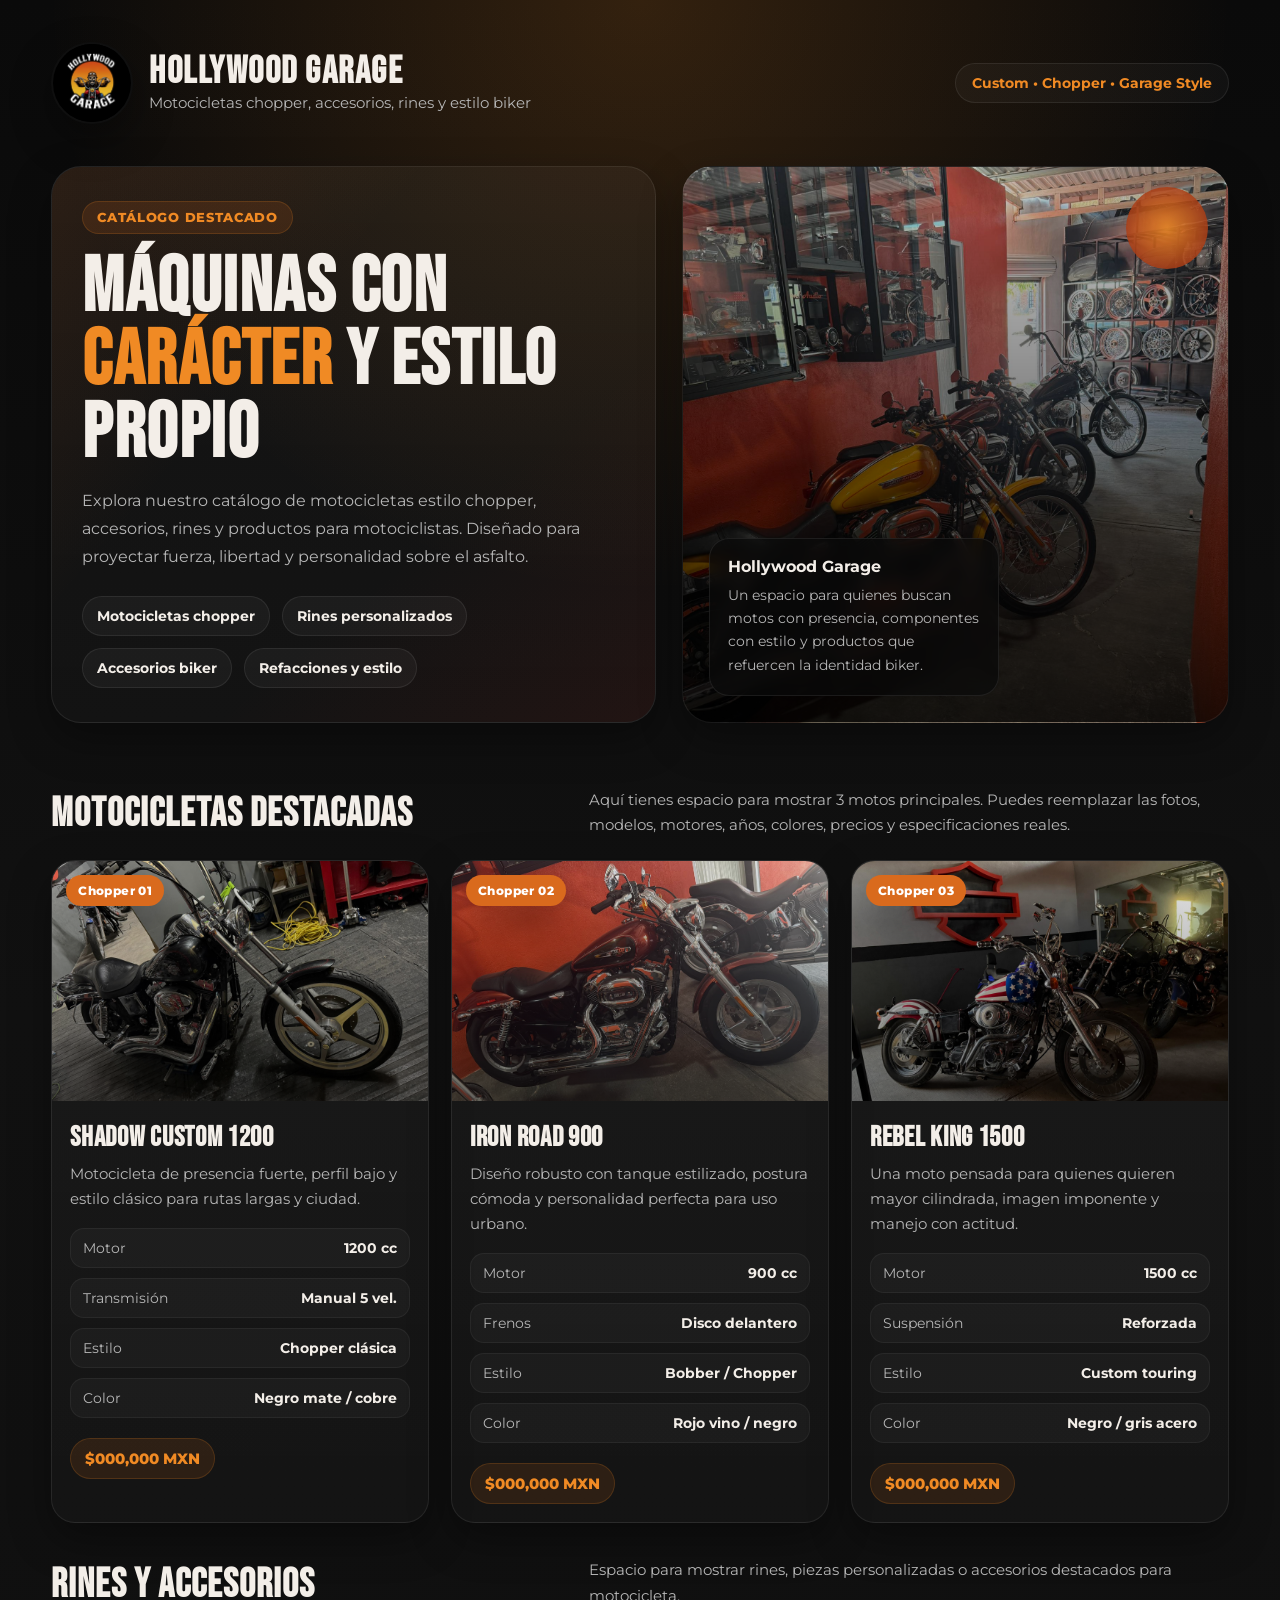
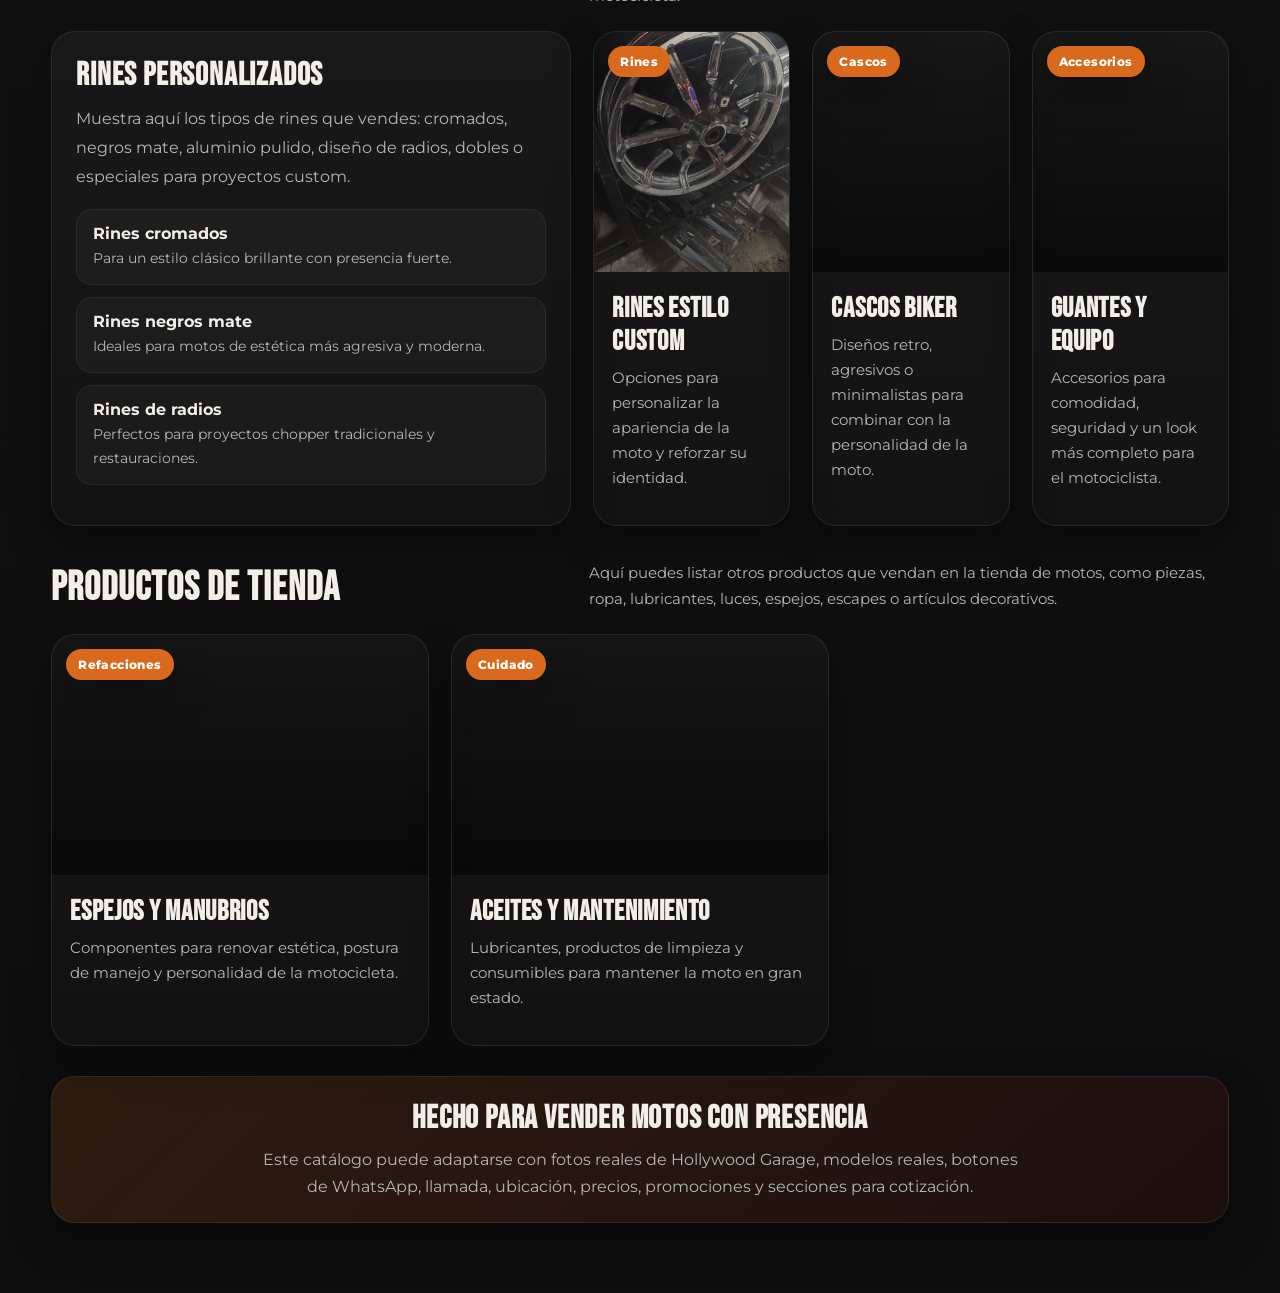
==== hollywood-garage/index.html @ c17b0dcf "hollywood garage" ====
<!DOCTYPE html>
<html lang="es">
<head>
  <meta charset="UTF-8" />
  <meta name="viewport" content="width=device-width, initial-scale=1.0" />
  <title>Hollywood Garage | Catálogo Web</title>

  <link rel="preconnect" href="https://fonts.googleapis.com">
  <link rel="preconnect" href="https://fonts.gstatic.com" crossorigin>
  <link href="https://fonts.googleapis.com/css2?family=Bebas+Neue&family=Montserrat:wght@400;500;600;700;800&display=swap" rel="stylesheet">

  <style>
    * {
      margin: 0;
      padding: 0;
      box-sizing: border-box;
    }

    :root {
      --black: #0b0b0b;
      --black-2: #141414;
      --black-3: #1c1c1c;
      --orange: #d96a1d;
      --orange-2: #f08a24;
      --red-dark: #8e1f12;
      --cream: #f3eee8;
      --gray: #b6b6b6;
      --gray-2: #7d7d7d;
      --line: rgba(255,255,255,0.08);
      --shadow: 0 16px 40px rgba(0,0,0,0.35);
      --radius: 24px;
    }

    body {
      font-family: 'Montserrat', sans-serif;
      background:
        radial-gradient(circle at top, rgba(240,138,36,0.18), transparent 20%),
        linear-gradient(180deg, #0a0a0a, #111111 35%, #0d0d0d 100%);
      color: var(--cream);
      min-height: 100vh;
    }

    a {
      text-decoration: none;
      color: inherit;
    }

    .container {
      width: min(1180px, 92%);
      margin: auto;
    }

    .hero {
      padding: 28px 0 40px;
    }

    .topbar {
      display: flex;
      justify-content: space-between;
      align-items: center;
      gap: 18px;
      margin-bottom: 28px;
      padding: 14px 0;
    }

    .brand {
      display: flex;
      align-items: center;
      gap: 16px;
    }

    .brand img {
      width: 82px;
      height: 82px;
      object-fit: contain;
      border-radius: 50%;
      background: #000;
      box-shadow: var(--shadow);
      border: 2px solid rgba(255,255,255,0.06);
    }

    .brand-text h1 {
      font-family: 'Bebas Neue', sans-serif;
      font-size: 2.4rem;
      letter-spacing: 1.5px;
      line-height: 0.95;
      color: var(--cream);
    }

    .brand-text p {
      color: var(--gray);
      font-size: 0.92rem;
      margin-top: 4px;
    }

    .tagline {
      font-size: 0.9rem;
      font-weight: 700;
      padding: 10px 16px;
      border: 1px solid var(--line);
      background: rgba(255,255,255,0.03);
      border-radius: 999px;
      color: var(--orange-2);
    }

    .hero-box {
      display: grid;
      grid-template-columns: 1.05fr 0.95fr;
      gap: 26px;
      align-items: stretch;
    }

    .hero-copy,
    .hero-image {
      background: linear-gradient(180deg, rgba(255,255,255,0.04), rgba(255,255,255,0.02));
      border: 1px solid var(--line);
      border-radius: 30px;
      box-shadow: var(--shadow);
      overflow: hidden;
    }

    .hero-copy {
      padding: 34px 30px;
      display: flex;
      flex-direction: column;
      justify-content: center;
      min-height: 440px;
      position: relative;
    }

    .hero-copy::before {
      content: "";
      position: absolute;
      inset: 0;
      background:
        linear-gradient(130deg, rgba(217,106,29,0.12), transparent 35%),
        linear-gradient(320deg, rgba(142,31,18,0.12), transparent 35%);
      pointer-events: none;
    }

    .hero-copy > * {
      position: relative;
      z-index: 1;
    }

    .eyebrow {
      display: inline-block;
      width: fit-content;
      padding: 8px 14px;
      border-radius: 999px;
      background: rgba(217,106,29,0.14);
      color: var(--orange-2);
      font-size: 0.8rem;
      font-weight: 800;
      letter-spacing: 0.7px;
      margin-bottom: 18px;
      border: 1px solid rgba(240,138,36,0.18);
    }

    .hero-copy h2 {
      font-family: 'Bebas Neue', sans-serif;
      font-size: clamp(2.5rem, 6vw, 5rem);
      line-height: 0.95;
      letter-spacing: 1.5px;
      margin-bottom: 16px;
      color: var(--cream);
    }

    .hero-copy h2 span {
      color: var(--orange-2);
    }

    .hero-copy p {
      color: var(--gray);
      line-height: 1.8;
      max-width: 580px;
      margin-bottom: 24px;
      font-size: 0.98rem;
    }

    .hero-badges {
      display: flex;
      flex-wrap: wrap;
      gap: 12px;
    }

    .hero-badges span {
      padding: 10px 14px;
      border-radius: 999px;
      background: rgba(255,255,255,0.04);
      border: 1px solid var(--line);
      font-size: 0.88rem;
      font-weight: 700;
      color: var(--cream);
    }

    .hero-image {
      min-height: 440px;
      background:
        linear-gradient(to top, rgba(0,0,0,0.85), rgba(0,0,0,0.2)),
        url('local.jpg') center/cover no-repeat;
      display: flex;
      align-items: end;
      padding: 26px;
      position: relative;
    }

    .hero-image::after {
      content: "";
      position: absolute;
      top: 20px;
      right: 20px;
      width: 82px;
      height: 82px;
      border-radius: 50%;
      background: radial-gradient(circle, var(--orange-2), var(--red-dark));
      opacity: 0.85;
      filter: blur(0.5px);
    }

    .hero-card {
      position: relative;
      z-index: 1;
      background: rgba(10,10,10,0.7);
      border: 1px solid rgba(255,255,255,0.08);
      backdrop-filter: blur(8px);
      border-radius: 20px;
      padding: 18px;
      max-width: 290px;
    }

    .hero-card strong {
      display: block;
      font-size: 1rem;
      margin-bottom: 8px;
      color: var(--cream);
    }

    .hero-card p {
      color: var(--gray);
      font-size: 0.9rem;
      line-height: 1.6;
    }

    section {
      padding: 24px 0 10px;
    }

    .section-head {
      display: flex;
      justify-content: space-between;
      align-items: end;
      gap: 20px;
      margin-bottom: 22px;
    }

    .section-head h3 {
      font-family: 'Bebas Neue', sans-serif;
      font-size: 2.5rem;
      letter-spacing: 1px;
      color: var(--cream);
    }

    .section-head p {
      color: var(--gray);
      max-width: 640px;
      line-height: 1.7;
      font-size: 0.95rem;
    }

    .bike-grid,
    .products-grid {
      display: grid;
      gap: 22px;
    }

    .bike-grid {
      grid-template-columns: repeat(3, 1fr);
    }

    .products-grid {
      grid-template-columns: repeat(3, 1fr);
    }

    .bike-card,
    .product-card,
    .info-box {
      background: linear-gradient(180deg, rgba(255,255,255,0.04), rgba(255,255,255,0.02));
      border: 1px solid var(--line);
      border-radius: var(--radius);
      overflow: hidden;
      box-shadow: var(--shadow);
    }

    .bike-image,
    .product-image {
      height: 240px;
      background-size: cover;
      background-position: center;
      position: relative;
    }

    .bike-image::after,
    .product-image::after {
      content: "";
      position: absolute;
      inset: 0;
      background: linear-gradient(to top, rgba(0,0,0,0.55), rgba(0,0,0,0.08));
    }

    .badge {
      position: absolute;
      top: 14px;
      left: 14px;
      z-index: 1;
      background: var(--orange);
      color: #fff;
      padding: 8px 12px;
      border-radius: 999px;
      font-size: 0.76rem;
      font-weight: 800;
      letter-spacing: 0.4px;
      box-shadow: var(--shadow);
    }

    .bike-body,
    .product-body {
      padding: 20px 18px 18px;
    }

    .bike-body h4,
    .product-body h4 {
      font-family: 'Bebas Neue', sans-serif;
      font-size: 1.75rem;
      letter-spacing: 0.7px;
      margin-bottom: 8px;
      color: var(--cream);
    }

    .bike-body p,
    .product-body p {
      color: var(--gray);
      line-height: 1.7;
      font-size: 0.92rem;
      margin-bottom: 16px;
    }

    .specs {
      display: grid;
      gap: 10px;
      margin-bottom: 16px;
    }

    .spec {
      display: flex;
      justify-content: space-between;
      gap: 10px;
      padding: 10px 12px;
      border-radius: 14px;
      background: rgba(255,255,255,0.03);
      border: 1px solid rgba(255,255,255,0.05);
      font-size: 0.9rem;
    }

    .spec span:first-child {
      color: var(--gray);
    }

    .spec span:last-child {
      color: var(--cream);
      font-weight: 700;
      text-align: right;
    }

    .price {
      display: inline-block;
      margin-top: 4px;
      padding: 10px 14px;
      border-radius: 999px;
      background: rgba(217,106,29,0.13);
      border: 1px solid rgba(240,138,36,0.18);
      color: var(--orange-2);
      font-weight: 800;
      font-size: 0.95rem;
    }

    .split-section {
      display: grid;
      grid-template-columns: 0.9fr 1.1fr;
      gap: 22px;
      margin-top: 8px;
    }

    .info-box {
      padding: 24px;
    }

    .info-box h4 {
      font-family: 'Bebas Neue', sans-serif;
      font-size: 2rem;
      letter-spacing: 0.8px;
      margin-bottom: 10px;
      color: var(--cream);
    }

    .info-box p {
      color: var(--gray);
      line-height: 1.8;
      margin-bottom: 18px;
    }

    .mini-list {
      display: grid;
      gap: 12px;
    }

    .mini-item {
      padding: 14px 16px;
      border-radius: 16px;
      background: rgba(255,255,255,0.03);
      border: 1px solid rgba(255,255,255,0.06);
    }

    .mini-item strong {
      display: block;
      color: var(--cream);
      margin-bottom: 4px;
    }

    .mini-item span {
      color: var(--gray);
      font-size: 0.9rem;
      line-height: 1.6;
    }

    .footer-note {
      margin: 30px 0 60px;
      padding: 22px;
      border-radius: 24px;
      background: linear-gradient(135deg, rgba(217,106,29,0.16), rgba(142,31,18,0.12));
      border: 1px solid rgba(255,255,255,0.08);
      box-shadow: var(--shadow);
      text-align: center;
    }

    .footer-note h4 {
      font-family: 'Bebas Neue', sans-serif;
      font-size: 2rem;
      letter-spacing: 0.8px;
      margin-bottom: 8px;
    }

    .footer-note p {
      color: var(--gray);
      line-height: 1.7;
      max-width: 760px;
      margin: auto;
    }

    @media (max-width: 1050px) {
      .bike-grid,
      .products-grid,
      .split-section,
      .hero-box {
        grid-template-columns: 1fr;
      }
    }

    @media (max-width: 760px) {
      .topbar {
        flex-direction: column;
        align-items: flex-start;
      }

      .section-head {
        flex-direction: column;
        align-items: flex-start;
      }

      .bike-grid,
      .products-grid {
        grid-template-columns: 1fr;
      }

      .hero-copy,
      .hero-image {
        min-height: auto;
      }

      .hero-copy {
        padding: 28px 22px;
      }

      .brand img {
        width: 66px;
        height: 66px;
      }

      .brand-text h1 {
        font-size: 2rem;
      }

      .hero-copy h2 {
        font-size: 3rem;
      }

      .bike-image,
      .product-image {
        height: 220px;
      }
    }
  </style>
</head>
<body>

  <header class="hero">
    <div class="container">

      <div class="topbar">
        <div class="brand">
          <img src="hollywood-garage-logo.jpg" alt="Hollywood Garage Logo">
          <div class="brand-text">
            <h1>Hollywood Garage</h1>
            <p>Motocicletas chopper, accesorios, rines y estilo biker</p>
          </div>
        </div>

        <div class="tagline">Custom • Chopper • Garage Style</div>
      </div>

      <div class="hero-box">
        <div class="hero-copy">
          <span class="eyebrow">CATÁLOGO DESTACADO</span>
          <h2>Máquinas con <span>carácter</span> y estilo propio</h2>
          <p>
            Explora nuestro catálogo de motocicletas estilo chopper, accesorios, rines y productos
            para motociclistas. Diseñado para proyectar fuerza, libertad y personalidad sobre el asfalto.
          </p>

          <div class="hero-badges">
            <span>Motocicletas chopper</span>
            <span>Rines personalizados</span>
            <span>Accesorios biker</span>
            <span>Refacciones y estilo</span>
          </div>
        </div>

        <div class="hero-image">
          <div class="hero-card">
            <strong>Hollywood Garage</strong>
            <p>
              Un espacio para quienes buscan motos con presencia, componentes con estilo
              y productos que refuercen la identidad biker.
            </p>
          </div>
        </div>
      </div>

    </div>
  </header>

  <section>
    <div class="container">
      <div class="section-head">
        <div>
          <h3>Motocicletas destacadas</h3>
        </div>
        <p>
          Aquí tienes espacio para mostrar 3 motos principales. Puedes reemplazar las fotos,
          modelos, motores, años, colores, precios y especificaciones reales.
        </p>
      </div>

      <div class="bike-grid">
        <article class="bike-card">
          <div class="bike-image" style="background-image: url(chopper1.jpg)">
            <span class="badge">Chopper 01</span>
          </div>
          <div class="bike-body">
            <h4>Shadow Custom 1200</h4>
            <p>Motocicleta de presencia fuerte, perfil bajo y estilo clásico para rutas largas y ciudad.</p>

            <div class="specs">
              <div class="spec"><span>Motor</span><span>1200 cc</span></div>
              <div class="spec"><span>Transmisión</span><span>Manual 5 vel.</span></div>
              <div class="spec"><span>Estilo</span><span>Chopper clásica</span></div>
              <div class="spec"><span>Color</span><span>Negro mate / cobre</span></div>
            </div>

            <span class="price">$000,000 MXN</span>
          </div>
        </article>

        <article class="bike-card">
          <div class="bike-image" style="background-image: url('chopper2.jpg');">
            <span class="badge">Chopper 02</span>
          </div>
          <div class="bike-body">
            <h4>Iron Road 900</h4>
            <p>Diseño robusto con tanque estilizado, postura cómoda y personalidad perfecta para uso urbano.</p>

            <div class="specs">
              <div class="spec"><span>Motor</span><span>900 cc</span></div>
              <div class="spec"><span>Frenos</span><span>Disco delantero</span></div>
              <div class="spec"><span>Estilo</span><span>Bobber / Chopper</span></div>
              <div class="spec"><span>Color</span><span>Rojo vino / negro</span></div>
            </div>

            <span class="price">$000,000 MXN</span>
          </div>
        </article>

        <article class="bike-card">
          <div class="bike-image" style="background-image: url('chopper3.jpg');">
            <span class="badge">Chopper 03</span>
          </div>
          <div class="bike-body">
            <h4>Rebel King 1500</h4>
            <p>Una moto pensada para quienes quieren mayor cilindrada, imagen imponente y manejo con actitud.</p>

            <div class="specs">
              <div class="spec"><span>Motor</span><span>1500 cc</span></div>
              <div class="spec"><span>Suspensión</span><span>Reforzada</span></div>
              <div class="spec"><span>Estilo</span><span>Custom touring</span></div>
              <div class="spec"><span>Color</span><span>Negro / gris acero</span></div>
            </div>

            <span class="price">$000,000 MXN</span>
          </div>
        </article>
      </div>
    </div>
  </section>

  <section>
    <div class="container">
      <div class="section-head">
        <div>
          <h3>Rines y accesorios</h3>
        </div>
        <p>
          Espacio para mostrar rines, piezas personalizadas o accesorios destacados para motocicleta.
        </p>
      </div>

      <div class="split-section">
        <div class="info-box">
          <h4>Rines personalizados</h4>
          <p>
            Muestra aquí los tipos de rines que vendes: cromados, negros mate, aluminio pulido,
            diseño de radios, dobles o especiales para proyectos custom.
          </p>

          <div class="mini-list">
            <div class="mini-item">
              <strong>Rines cromados</strong>
              <span>Para un estilo clásico brillante con presencia fuerte.</span>
            </div>

            <div class="mini-item">
              <strong>Rines negros mate</strong>
              <span>Ideales para motos de estética más agresiva y moderna.</span>
            </div>

            <div class="mini-item">
              <strong>Rines de radios</strong>
              <span>Perfectos para proyectos chopper tradicionales y restauraciones.</span>
            </div>
          </div>
        </div>

        <div class="products-grid">
          <article class="product-card">
            <div class="product-image" style="background-image: url('rin.jpg');">
              <span class="badge">Rines</span>
            </div>
            <div class="product-body">
              <h4>Rines estilo custom</h4>
              <p>Opciones para personalizar la apariencia de la moto y reforzar su identidad.</p>
            </div>
          </article>

          <article class="product-card">
            <div class="product-image" style="background-image: url('https://http2.mlstatic.com/D_Q_NP_2X_851755-CBT100684365944_122025-P-casco-para-motocross-certificado-dot-con-gogles-y-regalos.webp');">
              <span class="badge">Cascos</span>
            </div>
            <div class="product-body">
              <h4>Cascos biker</h4>
              <p>Diseños retro, agresivos o minimalistas para combinar con la personalidad de la moto.</p>
            </div>
          </article>

          <article class="product-card">
            <div class="product-image" style="background-image: url('https://images.unsplash.com/photo-1608354580875-30bd4168b351?auto=format&fit=crop&w=1200&q=80');">
              <span class="badge">Accesorios</span>
            </div>
            <div class="product-body">
              <h4>Guantes y equipo</h4>
              <p>Accesorios para comodidad, seguridad y un look más completo para el motociclista.</p>
            </div>
          </article>
        </div>
      </div>
    </div>
  </section>

  <section>
    <div class="container">
      <div class="section-head">
        <div>
          <h3>Productos de tienda</h3>
        </div>
        <p>
          Aquí puedes listar otros productos que vendan en la tienda de motos, como piezas,
          ropa, lubricantes, luces, espejos, escapes o artículos decorativos.
        </p>
      </div>

      <div class="products-grid">
        <article class="product-card">
          <div class="product-image" style="background-image: url('https://img.freepik.com/foto-gratis/mujer-senior-alto-angulo-motocicleta_23-2150909375.jpg?semt=ais_hybrid&w=740&q=80');">
            <span class="badge">Refacciones</span>
          </div>
          <div class="product-body">
            <h4>Espejos y manubrios</h4>
            <p>Componentes para renovar estética, postura de manejo y personalidad de la motocicleta.</p>
          </div>
        </article>

        <article class="product-card">
          <div class="product-image" style="background-image: url('https://www.bardahl.com.mx/wp-content/uploads/2016/10/Cambia-Aceite-Motocicleta.jpg');">
            <span class="badge">Cuidado</span>
          </div>
          <div class="product-body">
            <h4>Aceites y mantenimiento</h4>
            <p>Lubricantes, productos de limpieza y consumibles para mantener la moto en gran estado.</p>
          </div>
        </article>
      </div>

      <div class="footer-note">
        <h4>Hecho para vender motos con presencia</h4>
        <p>
          Este catálogo puede adaptarse con fotos reales de Hollywood Garage, modelos reales,
          botones de WhatsApp, llamada, ubicación, precios, promociones y secciones para cotización.
        </p>
      </div>
    </div>
  </section>

</body>
</html>
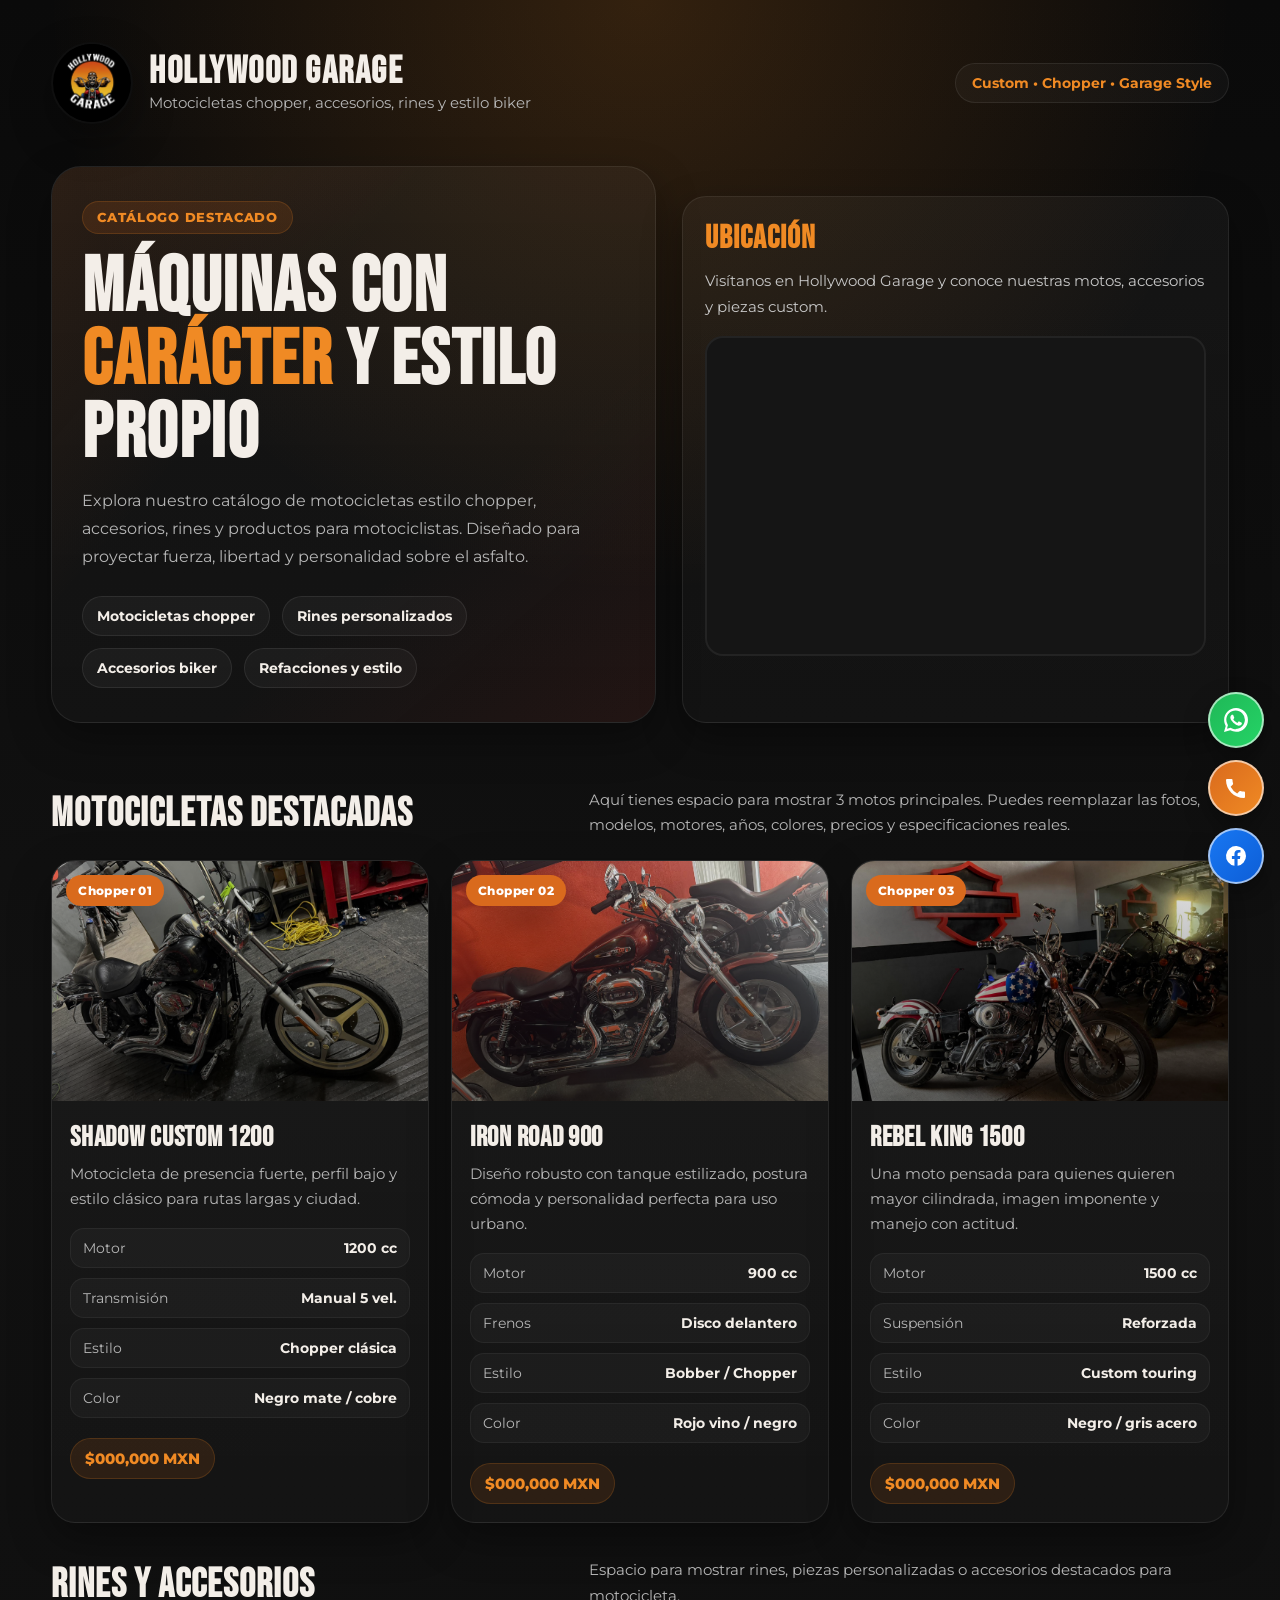
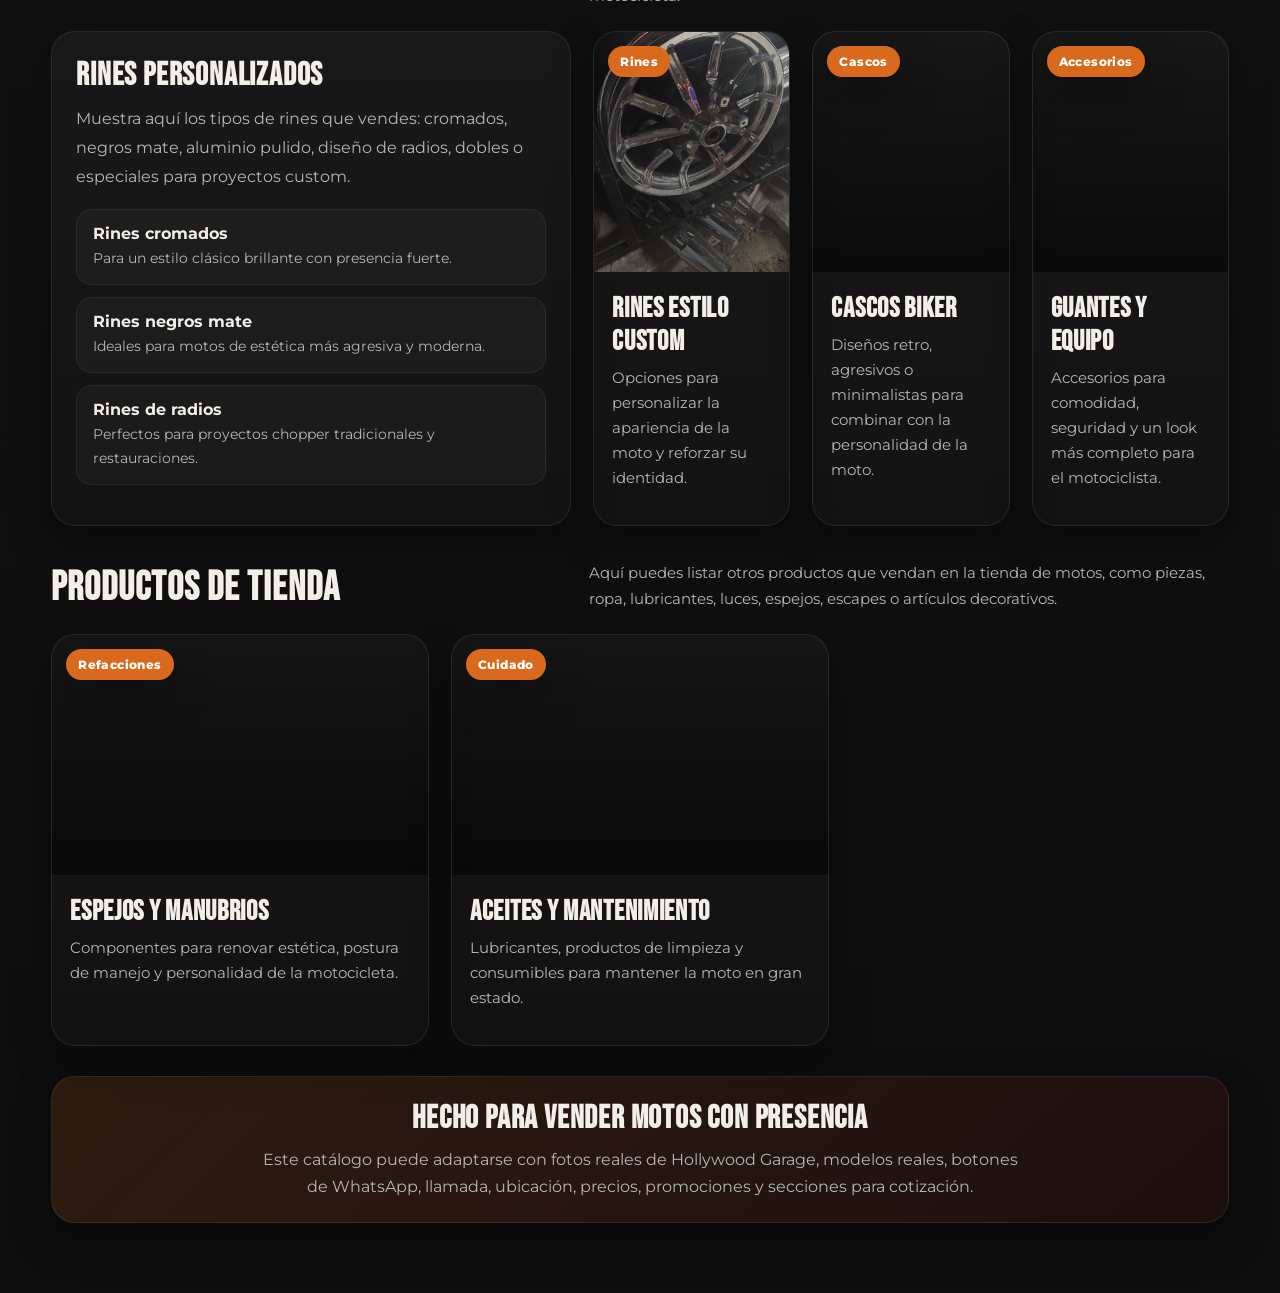
==== commit e527e85e: "feat: map and icons added to hollywood garage" ====
--- a/hollywood-garage/index.html
+++ b/hollywood-garage/index.html
@@ -1,752 +1,910 @@
 <!DOCTYPE html>
 <html lang="es">
+
 <head>
-  <meta charset="UTF-8" />
-  <meta name="viewport" content="width=device-width, initial-scale=1.0" />
-  <title>Hollywood Garage | Catálogo Web</title>
-
-  <link rel="preconnect" href="https://fonts.googleapis.com">
-  <link rel="preconnect" href="https://fonts.gstatic.com" crossorigin>
-  <link href="https://fonts.googleapis.com/css2?family=Bebas+Neue&family=Montserrat:wght@400;500;600;700;800&display=swap" rel="stylesheet">
-
-  <style>
-    * {
-      margin: 0;
-      padding: 0;
-      box-sizing: border-box;
-    }
-
-    :root {
-      --black: #0b0b0b;
-      --black-2: #141414;
-      --black-3: #1c1c1c;
-      --orange: #d96a1d;
-      --orange-2: #f08a24;
-      --red-dark: #8e1f12;
-      --cream: #f3eee8;
-      --gray: #b6b6b6;
-      --gray-2: #7d7d7d;
-      --line: rgba(255,255,255,0.08);
-      --shadow: 0 16px 40px rgba(0,0,0,0.35);
-      --radius: 24px;
-    }
-
-    body {
-      font-family: 'Montserrat', sans-serif;
-      background:
-        radial-gradient(circle at top, rgba(240,138,36,0.18), transparent 20%),
-        linear-gradient(180deg, #0a0a0a, #111111 35%, #0d0d0d 100%);
-      color: var(--cream);
-      min-height: 100vh;
-    }
-
-    a {
-      text-decoration: none;
-      color: inherit;
-    }
-
-    .container {
-      width: min(1180px, 92%);
-      margin: auto;
-    }
-
-    .hero {
-      padding: 28px 0 40px;
-    }
-
-    .topbar {
-      display: flex;
-      justify-content: space-between;
-      align-items: center;
-      gap: 18px;
-      margin-bottom: 28px;
-      padding: 14px 0;
-    }
-
-    .brand {
-      display: flex;
-      align-items: center;
-      gap: 16px;
-    }
-
-    .brand img {
-      width: 82px;
-      height: 82px;
-      object-fit: contain;
-      border-radius: 50%;
-      background: #000;
-      box-shadow: var(--shadow);
-      border: 2px solid rgba(255,255,255,0.06);
-    }
-
-    .brand-text h1 {
-      font-family: 'Bebas Neue', sans-serif;
-      font-size: 2.4rem;
-      letter-spacing: 1.5px;
-      line-height: 0.95;
-      color: var(--cream);
-    }
-
-    .brand-text p {
-      color: var(--gray);
-      font-size: 0.92rem;
-      margin-top: 4px;
-    }
-
-    .tagline {
-      font-size: 0.9rem;
-      font-weight: 700;
-      padding: 10px 16px;
-      border: 1px solid var(--line);
-      background: rgba(255,255,255,0.03);
-      border-radius: 999px;
-      color: var(--orange-2);
-    }
-
-    .hero-box {
-      display: grid;
-      grid-template-columns: 1.05fr 0.95fr;
-      gap: 26px;
-      align-items: stretch;
-    }
-
-    .hero-copy,
-    .hero-image {
-      background: linear-gradient(180deg, rgba(255,255,255,0.04), rgba(255,255,255,0.02));
-      border: 1px solid var(--line);
-      border-radius: 30px;
-      box-shadow: var(--shadow);
-      overflow: hidden;
-    }
-
-    .hero-copy {
-      padding: 34px 30px;
-      display: flex;
-      flex-direction: column;
-      justify-content: center;
-      min-height: 440px;
-      position: relative;
-    }
-
-    .hero-copy::before {
-      content: "";
-      position: absolute;
-      inset: 0;
-      background:
-        linear-gradient(130deg, rgba(217,106,29,0.12), transparent 35%),
-        linear-gradient(320deg, rgba(142,31,18,0.12), transparent 35%);
-      pointer-events: none;
-    }
-
-    .hero-copy > * {
-      position: relative;
-      z-index: 1;
-    }
-
-    .eyebrow {
-      display: inline-block;
-      width: fit-content;
-      padding: 8px 14px;
-      border-radius: 999px;
-      background: rgba(217,106,29,0.14);
-      color: var(--orange-2);
-      font-size: 0.8rem;
-      font-weight: 800;
-      letter-spacing: 0.7px;
-      margin-bottom: 18px;
-      border: 1px solid rgba(240,138,36,0.18);
-    }
-
-    .hero-copy h2 {
-      font-family: 'Bebas Neue', sans-serif;
-      font-size: clamp(2.5rem, 6vw, 5rem);
-      line-height: 0.95;
-      letter-spacing: 1.5px;
-      margin-bottom: 16px;
-      color: var(--cream);
-    }
-
-    .hero-copy h2 span {
-      color: var(--orange-2);
-    }
-
-    .hero-copy p {
-      color: var(--gray);
-      line-height: 1.8;
-      max-width: 580px;
-      margin-bottom: 24px;
-      font-size: 0.98rem;
-    }
-
-    .hero-badges {
-      display: flex;
-      flex-wrap: wrap;
-      gap: 12px;
-    }
-
-    .hero-badges span {
-      padding: 10px 14px;
-      border-radius: 999px;
-      background: rgba(255,255,255,0.04);
-      border: 1px solid var(--line);
-      font-size: 0.88rem;
-      font-weight: 700;
-      color: var(--cream);
-    }
-
-    .hero-image {
-      min-height: 440px;
-      background:
-        linear-gradient(to top, rgba(0,0,0,0.85), rgba(0,0,0,0.2)),
-        url('local.jpg') center/cover no-repeat;
-      display: flex;
-      align-items: end;
-      padding: 26px;
-      position: relative;
-    }
-
-    .hero-image::after {
-      content: "";
-      position: absolute;
-      top: 20px;
-      right: 20px;
-      width: 82px;
-      height: 82px;
-      border-radius: 50%;
-      background: radial-gradient(circle, var(--orange-2), var(--red-dark));
-      opacity: 0.85;
-      filter: blur(0.5px);
-    }
-
-    .hero-card {
-      position: relative;
-      z-index: 1;
-      background: rgba(10,10,10,0.7);
-      border: 1px solid rgba(255,255,255,0.08);
-      backdrop-filter: blur(8px);
-      border-radius: 20px;
-      padding: 18px;
-      max-width: 290px;
-    }
-
-    .hero-card strong {
-      display: block;
-      font-size: 1rem;
-      margin-bottom: 8px;
-      color: var(--cream);
-    }
-
-    .hero-card p {
-      color: var(--gray);
-      font-size: 0.9rem;
-      line-height: 1.6;
-    }
-
-    section {
-      padding: 24px 0 10px;
-    }
-
-    .section-head {
-      display: flex;
-      justify-content: space-between;
-      align-items: end;
-      gap: 20px;
-      margin-bottom: 22px;
-    }
-
-    .section-head h3 {
-      font-family: 'Bebas Neue', sans-serif;
-      font-size: 2.5rem;
-      letter-spacing: 1px;
-      color: var(--cream);
-    }
-
-    .section-head p {
-      color: var(--gray);
-      max-width: 640px;
-      line-height: 1.7;
-      font-size: 0.95rem;
-    }
-
-    .bike-grid,
-    .products-grid {
-      display: grid;
-      gap: 22px;
-    }
-
-    .bike-grid {
-      grid-template-columns: repeat(3, 1fr);
-    }
-
-    .products-grid {
-      grid-template-columns: repeat(3, 1fr);
-    }
-
-    .bike-card,
-    .product-card,
-    .info-box {
-      background: linear-gradient(180deg, rgba(255,255,255,0.04), rgba(255,255,255,0.02));
-      border: 1px solid var(--line);
-      border-radius: var(--radius);
-      overflow: hidden;
-      box-shadow: var(--shadow);
-    }
-
-    .bike-image,
-    .product-image {
-      height: 240px;
-      background-size: cover;
-      background-position: center;
-      position: relative;
-    }
-
-    .bike-image::after,
-    .product-image::after {
-      content: "";
-      position: absolute;
-      inset: 0;
-      background: linear-gradient(to top, rgba(0,0,0,0.55), rgba(0,0,0,0.08));
-    }
-
-    .badge {
-      position: absolute;
-      top: 14px;
-      left: 14px;
-      z-index: 1;
-      background: var(--orange);
-      color: #fff;
-      padding: 8px 12px;
-      border-radius: 999px;
-      font-size: 0.76rem;
-      font-weight: 800;
-      letter-spacing: 0.4px;
-      box-shadow: var(--shadow);
-    }
-
-    .bike-body,
-    .product-body {
-      padding: 20px 18px 18px;
-    }
-
-    .bike-body h4,
-    .product-body h4 {
-      font-family: 'Bebas Neue', sans-serif;
-      font-size: 1.75rem;
-      letter-spacing: 0.7px;
-      margin-bottom: 8px;
-      color: var(--cream);
-    }
-
-    .bike-body p,
-    .product-body p {
-      color: var(--gray);
-      line-height: 1.7;
-      font-size: 0.92rem;
-      margin-bottom: 16px;
-    }
-
-    .specs {
-      display: grid;
-      gap: 10px;
-      margin-bottom: 16px;
-    }
-
-    .spec {
-      display: flex;
-      justify-content: space-between;
-      gap: 10px;
-      padding: 10px 12px;
-      border-radius: 14px;
-      background: rgba(255,255,255,0.03);
-      border: 1px solid rgba(255,255,255,0.05);
-      font-size: 0.9rem;
-    }
-
-    .spec span:first-child {
-      color: var(--gray);
-    }
-
-    .spec span:last-child {
-      color: var(--cream);
-      font-weight: 700;
-      text-align: right;
-    }
-
-    .price {
-      display: inline-block;
-      margin-top: 4px;
-      padding: 10px 14px;
-      border-radius: 999px;
-      background: rgba(217,106,29,0.13);
-      border: 1px solid rgba(240,138,36,0.18);
-      color: var(--orange-2);
-      font-weight: 800;
-      font-size: 0.95rem;
-    }
-
-    .split-section {
-      display: grid;
-      grid-template-columns: 0.9fr 1.1fr;
-      gap: 22px;
-      margin-top: 8px;
-    }
-
-    .info-box {
-      padding: 24px;
-    }
-
-    .info-box h4 {
-      font-family: 'Bebas Neue', sans-serif;
-      font-size: 2rem;
-      letter-spacing: 0.8px;
-      margin-bottom: 10px;
-      color: var(--cream);
-    }
-
-    .info-box p {
-      color: var(--gray);
-      line-height: 1.8;
-      margin-bottom: 18px;
-    }
-
-    .mini-list {
-      display: grid;
-      gap: 12px;
-    }
-
-    .mini-item {
-      padding: 14px 16px;
-      border-radius: 16px;
-      background: rgba(255,255,255,0.03);
-      border: 1px solid rgba(255,255,255,0.06);
-    }
-
-    .mini-item strong {
-      display: block;
-      color: var(--cream);
-      margin-bottom: 4px;
-    }
-
-    .mini-item span {
-      color: var(--gray);
-      font-size: 0.9rem;
-      line-height: 1.6;
-    }
-
-    .footer-note {
-      margin: 30px 0 60px;
-      padding: 22px;
-      border-radius: 24px;
-      background: linear-gradient(135deg, rgba(217,106,29,0.16), rgba(142,31,18,0.12));
-      border: 1px solid rgba(255,255,255,0.08);
-      box-shadow: var(--shadow);
-      text-align: center;
-    }
-
-    .footer-note h4 {
-      font-family: 'Bebas Neue', sans-serif;
-      font-size: 2rem;
-      letter-spacing: 0.8px;
-      margin-bottom: 8px;
-    }
-
-    .footer-note p {
-      color: var(--gray);
-      line-height: 1.7;
-      max-width: 760px;
-      margin: auto;
-    }
-
-    @media (max-width: 1050px) {
-      .bike-grid,
-      .products-grid,
-      .split-section,
-      .hero-box {
-        grid-template-columns: 1fr;
-      }
-    }
-
-    @media (max-width: 760px) {
-      .topbar {
-        flex-direction: column;
-        align-items: flex-start;
-      }
-
-      .section-head {
-        flex-direction: column;
-        align-items: flex-start;
-      }
-
-      .bike-grid,
-      .products-grid {
-        grid-template-columns: 1fr;
-      }
-
-      .hero-copy,
-      .hero-image {
-        min-height: auto;
-      }
-
-      .hero-copy {
-        padding: 28px 22px;
-      }
-
-      .brand img {
-        width: 66px;
-        height: 66px;
-      }
-
-      .brand-text h1 {
-        font-size: 2rem;
-      }
-
-      .hero-copy h2 {
-        font-size: 3rem;
-      }
-
-      .bike-image,
-      .product-image {
-        height: 220px;
-      }
-    }
-  </style>
+    <meta charset="UTF-8" />
+    <meta name="viewport" content="width=device-width, initial-scale=1.0" />
+    <title>Hollywood Garage | Catálogo Web</title>
+
+    <link rel="preconnect" href="https://fonts.googleapis.com">
+    <link rel="preconnect" href="https://fonts.gstatic.com" crossorigin>
+    <link
+        href="https://fonts.googleapis.com/css2?family=Bebas+Neue&family=Montserrat:wght@400;500;600;700;800&display=swap"
+        rel="stylesheet">
+
+    <style>
+        * {
+            margin: 0;
+            padding: 0;
+            box-sizing: border-box;
+        }
+
+        .floating-buttons {
+            position: fixed;
+            right: 16px;
+            bottom: 16px;
+            display: flex;
+            flex-direction: column;
+            gap: 12px;
+            z-index: 999;
+        }
+
+        .float-btn {
+            width: 56px;
+            height: 56px;
+            border-radius: 50%;
+            display: flex;
+            align-items: center;
+            justify-content: center;
+            color: #fff;
+            box-shadow: 0 10px 25px rgba(0, 0, 0, 0.35);
+            border: 2px solid rgba(255, 255, 255, 0.6);
+            transition: all 0.25s ease;
+        }
+
+        .float-btn svg {
+            width: 24px;
+            height: 24px;
+        }
+
+        .float-btn:hover {
+            transform: scale(1.1) translateY(-2px);
+        }
+
+        /* Colores biker */
+
+        .whatsapp {
+            background: linear-gradient(135deg, #1fb857, #25D366);
+        }
+
+        .phone {
+            background: linear-gradient(135deg, #d96a1d, #f08a24);
+        }
+
+        .facebook {
+            background: linear-gradient(135deg, #1877f2, #0d5ed7);
+        }
+
+        /* Mobile */
+
+        @media (max-width: 768px) {
+            .float-btn {
+                width: 50px;
+                height: 50px;
+            }
+
+            .float-btn svg {
+                width: 20px;
+                height: 20px;
+            }
+        }
+
+        .map-section {
+            margin-top: 30px;
+            background: linear-gradient(180deg, rgba(255, 255, 255, 0.04), rgba(255, 255, 255, 0.02));
+            border: 1px solid rgba(255, 255, 255, 0.08);
+            border-radius: 24px;
+            padding: 22px;
+            box-shadow: 0 16px 38px rgba(0, 0, 0, 0.38);
+        }
+
+        .map-title {
+            font-family: 'Bebas Neue', sans-serif;
+            font-size: 2rem;
+            letter-spacing: 1px;
+            text-transform: uppercase;
+            color: #f08a24;
+            margin-bottom: 10px;
+        }
+
+        .map-text {
+            color: #c7c7c7;
+            line-height: 1.7;
+            font-size: 0.95rem;
+            margin-bottom: 16px;
+        }
+
+        .map-embed {
+            width: 100%;
+            height: 320px;
+            border-radius: 18px;
+            overflow: hidden;
+            border: 2px solid rgba(255, 255, 255, 0.06);
+            background: #151515;
+        }
+
+        .map-embed iframe {
+            width: 100%;
+            height: 100%;
+            border: 0;
+            display: block;
+        }
+
+        @media (max-width: 768px) {
+            .map-section {
+                padding: 18px;
+            }
+
+            .map-title {
+                font-size: 1.7rem;
+            }
+
+            .map-embed {
+                height: 260px;
+            }
+        }
+
+        :root {
+            --black: #0b0b0b;
+            --black-2: #141414;
+            --black-3: #1c1c1c;
+            --orange: #d96a1d;
+            --orange-2: #f08a24;
+            --red-dark: #8e1f12;
+            --cream: #f3eee8;
+            --gray: #b6b6b6;
+            --gray-2: #7d7d7d;
+            --line: rgba(255, 255, 255, 0.08);
+            --shadow: 0 16px 40px rgba(0, 0, 0, 0.35);
+            --radius: 24px;
+        }
+
+        body {
+            font-family: 'Montserrat', sans-serif;
+            background:
+                radial-gradient(circle at top, rgba(240, 138, 36, 0.18), transparent 20%),
+                linear-gradient(180deg, #0a0a0a, #111111 35%, #0d0d0d 100%);
+            color: var(--cream);
+            min-height: 100vh;
+        }
+
+        a {
+            text-decoration: none;
+            color: inherit;
+        }
+
+        .container {
+            width: min(1180px, 92%);
+            margin: auto;
+        }
+
+        .hero {
+            padding: 28px 0 40px;
+        }
+
+        .topbar {
+            display: flex;
+            justify-content: space-between;
+            align-items: center;
+            gap: 18px;
+            margin-bottom: 28px;
+            padding: 14px 0;
+        }
+
+        .brand {
+            display: flex;
+            align-items: center;
+            gap: 16px;
+        }
+
+        .brand img {
+            width: 82px;
+            height: 82px;
+            object-fit: contain;
+            border-radius: 50%;
+            background: #000;
+            box-shadow: var(--shadow);
+            border: 2px solid rgba(255, 255, 255, 0.06);
+        }
+
+        .brand-text h1 {
+            font-family: 'Bebas Neue', sans-serif;
+            font-size: 2.4rem;
+            letter-spacing: 1.5px;
+            line-height: 0.95;
+            color: var(--cream);
+        }
+
+        .brand-text p {
+            color: var(--gray);
+            font-size: 0.92rem;
+            margin-top: 4px;
+        }
+
+        .tagline {
+            font-size: 0.9rem;
+            font-weight: 700;
+            padding: 10px 16px;
+            border: 1px solid var(--line);
+            background: rgba(255, 255, 255, 0.03);
+            border-radius: 999px;
+            color: var(--orange-2);
+        }
+
+        .hero-box {
+            display: grid;
+            grid-template-columns: 1.05fr 0.95fr;
+            gap: 26px;
+            align-items: stretch;
+        }
+
+        .hero-copy,
+        .hero-image {
+            background: linear-gradient(180deg, rgba(255, 255, 255, 0.04), rgba(255, 255, 255, 0.02));
+            border: 1px solid var(--line);
+            border-radius: 30px;
+            box-shadow: var(--shadow);
+            overflow: hidden;
+        }
+
+        .hero-copy {
+            padding: 34px 30px;
+            display: flex;
+            flex-direction: column;
+            justify-content: center;
+            min-height: 440px;
+            position: relative;
+        }
+
+        .hero-copy::before {
+            content: "";
+            position: absolute;
+            inset: 0;
+            background:
+                linear-gradient(130deg, rgba(217, 106, 29, 0.12), transparent 35%),
+                linear-gradient(320deg, rgba(142, 31, 18, 0.12), transparent 35%);
+            pointer-events: none;
+        }
+
+        .hero-copy>* {
+            position: relative;
+            z-index: 1;
+        }
+
+        .eyebrow {
+            display: inline-block;
+            width: fit-content;
+            padding: 8px 14px;
+            border-radius: 999px;
+            background: rgba(217, 106, 29, 0.14);
+            color: var(--orange-2);
+            font-size: 0.8rem;
+            font-weight: 800;
+            letter-spacing: 0.7px;
+            margin-bottom: 18px;
+            border: 1px solid rgba(240, 138, 36, 0.18);
+        }
+
+        .hero-copy h2 {
+            font-family: 'Bebas Neue', sans-serif;
+            font-size: clamp(2.5rem, 6vw, 5rem);
+            line-height: 0.95;
+            letter-spacing: 1.5px;
+            margin-bottom: 16px;
+            color: var(--cream);
+        }
+
+        .hero-copy h2 span {
+            color: var(--orange-2);
+        }
+
+        .hero-copy p {
+            color: var(--gray);
+            line-height: 1.8;
+            max-width: 580px;
+            margin-bottom: 24px;
+            font-size: 0.98rem;
+        }
+
+        .hero-badges {
+            display: flex;
+            flex-wrap: wrap;
+            gap: 12px;
+        }
+
+        .hero-badges span {
+            padding: 10px 14px;
+            border-radius: 999px;
+            background: rgba(255, 255, 255, 0.04);
+            border: 1px solid var(--line);
+            font-size: 0.88rem;
+            font-weight: 700;
+            color: var(--cream);
+        }
+
+        .hero-image {
+            min-height: 440px;
+            background:
+                linear-gradient(to top, rgba(0, 0, 0, 0.85), rgba(0, 0, 0, 0.2)),
+                url('local.jpg') center/cover no-repeat;
+            display: flex;
+            align-items: end;
+            padding: 26px;
+            position: relative;
+        }
+
+        .hero-image::after {
+            content: "";
+            position: absolute;
+            top: 20px;
+            right: 20px;
+            width: 82px;
+            height: 82px;
+            border-radius: 50%;
+            background: radial-gradient(circle, var(--orange-2), var(--red-dark));
+            opacity: 0.85;
+            filter: blur(0.5px);
+        }
+
+        .hero-card {
+            position: relative;
+            z-index: 1;
+            background: rgba(10, 10, 10, 0.7);
+            border: 1px solid rgba(255, 255, 255, 0.08);
+            backdrop-filter: blur(8px);
+            border-radius: 20px;
+            padding: 18px;
+            max-width: 290px;
+        }
+
+        .hero-card strong {
+            display: block;
+            font-size: 1rem;
+            margin-bottom: 8px;
+            color: var(--cream);
+        }
+
+        .hero-card p {
+            color: var(--gray);
+            font-size: 0.9rem;
+            line-height: 1.6;
+        }
+
+        section {
+            padding: 24px 0 10px;
+        }
+
+        .section-head {
+            display: flex;
+            justify-content: space-between;
+            align-items: end;
+            gap: 20px;
+            margin-bottom: 22px;
+        }
+
+        .section-head h3 {
+            font-family: 'Bebas Neue', sans-serif;
+            font-size: 2.5rem;
+            letter-spacing: 1px;
+            color: var(--cream);
+        }
+
+        .section-head p {
+            color: var(--gray);
+            max-width: 640px;
+            line-height: 1.7;
+            font-size: 0.95rem;
+        }
+
+        .bike-grid,
+        .products-grid {
+            display: grid;
+            gap: 22px;
+        }
+
+        .bike-grid {
+            grid-template-columns: repeat(3, 1fr);
+        }
+
+        .products-grid {
+            grid-template-columns: repeat(3, 1fr);
+        }
+
+        .bike-card,
+        .product-card,
+        .info-box {
+            background: linear-gradient(180deg, rgba(255, 255, 255, 0.04), rgba(255, 255, 255, 0.02));
+            border: 1px solid var(--line);
+            border-radius: var(--radius);
+            overflow: hidden;
+            box-shadow: var(--shadow);
+        }
+
+        .bike-image,
+        .product-image {
+            height: 240px;
+            background-size: cover;
+            background-position: center;
+            position: relative;
+        }
+
+        .bike-image::after,
+        .product-image::after {
+            content: "";
+            position: absolute;
+            inset: 0;
+            background: linear-gradient(to top, rgba(0, 0, 0, 0.55), rgba(0, 0, 0, 0.08));
+        }
+
+        .badge {
+            position: absolute;
+            top: 14px;
+            left: 14px;
+            z-index: 1;
+            background: var(--orange);
+            color: #fff;
+            padding: 8px 12px;
+            border-radius: 999px;
+            font-size: 0.76rem;
+            font-weight: 800;
+            letter-spacing: 0.4px;
+            box-shadow: var(--shadow);
+        }
+
+        .bike-body,
+        .product-body {
+            padding: 20px 18px 18px;
+        }
+
+        .bike-body h4,
+        .product-body h4 {
+            font-family: 'Bebas Neue', sans-serif;
+            font-size: 1.75rem;
+            letter-spacing: 0.7px;
+            margin-bottom: 8px;
+            color: var(--cream);
+        }
+
+        .bike-body p,
+        .product-body p {
+            color: var(--gray);
+            line-height: 1.7;
+            font-size: 0.92rem;
+            margin-bottom: 16px;
+        }
+
+        .specs {
+            display: grid;
+            gap: 10px;
+            margin-bottom: 16px;
+        }
+
+        .spec {
+            display: flex;
+            justify-content: space-between;
+            gap: 10px;
+            padding: 10px 12px;
+            border-radius: 14px;
+            background: rgba(255, 255, 255, 0.03);
+            border: 1px solid rgba(255, 255, 255, 0.05);
+            font-size: 0.9rem;
+        }
+
+        .spec span:first-child {
+            color: var(--gray);
+        }
+
+        .spec span:last-child {
+            color: var(--cream);
+            font-weight: 700;
+            text-align: right;
+        }
+
+        .price {
+            display: inline-block;
+            margin-top: 4px;
+            padding: 10px 14px;
+            border-radius: 999px;
+            background: rgba(217, 106, 29, 0.13);
+            border: 1px solid rgba(240, 138, 36, 0.18);
+            color: var(--orange-2);
+            font-weight: 800;
+            font-size: 0.95rem;
+        }
+
+        .split-section {
+            display: grid;
+            grid-template-columns: 0.9fr 1.1fr;
+            gap: 22px;
+            margin-top: 8px;
+        }
+
+        .info-box {
+            padding: 24px;
+        }
+
+        .info-box h4 {
+            font-family: 'Bebas Neue', sans-serif;
+            font-size: 2rem;
+            letter-spacing: 0.8px;
+            margin-bottom: 10px;
+            color: var(--cream);
+        }
+
+        .info-box p {
+            color: var(--gray);
+            line-height: 1.8;
+            margin-bottom: 18px;
+        }
+
+        .mini-list {
+            display: grid;
+            gap: 12px;
+        }
+
+        .mini-item {
+            padding: 14px 16px;
+            border-radius: 16px;
+            background: rgba(255, 255, 255, 0.03);
+            border: 1px solid rgba(255, 255, 255, 0.06);
+        }
+
+        .mini-item strong {
+            display: block;
+            color: var(--cream);
+            margin-bottom: 4px;
+        }
+
+        .mini-item span {
+            color: var(--gray);
+            font-size: 0.9rem;
+            line-height: 1.6;
+        }
+
+        .footer-note {
+            margin: 30px 0 60px;
+            padding: 22px;
+            border-radius: 24px;
+            background: linear-gradient(135deg, rgba(217, 106, 29, 0.16), rgba(142, 31, 18, 0.12));
+            border: 1px solid rgba(255, 255, 255, 0.08);
+            box-shadow: var(--shadow);
+            text-align: center;
+        }
+
+        .footer-note h4 {
+            font-family: 'Bebas Neue', sans-serif;
+            font-size: 2rem;
+            letter-spacing: 0.8px;
+            margin-bottom: 8px;
+        }
+
+        .footer-note p {
+            color: var(--gray);
+            line-height: 1.7;
+            max-width: 760px;
+            margin: auto;
+        }
+
+        @media (max-width: 1050px) {
+
+            .bike-grid,
+            .products-grid,
+            .split-section,
+            .hero-box {
+                grid-template-columns: 1fr;
+            }
+        }
+
+        @media (max-width: 760px) {
+            .topbar {
+                flex-direction: column;
+                align-items: flex-start;
+            }
+
+            .section-head {
+                flex-direction: column;
+                align-items: flex-start;
+            }
+
+            .bike-grid,
+            .products-grid {
+                grid-template-columns: 1fr;
+            }
+
+            .hero-copy,
+            .hero-image {
+                min-height: auto;
+            }
+
+            .hero-copy {
+                padding: 28px 22px;
+            }
+
+            .brand img {
+                width: 66px;
+                height: 66px;
+            }
+
+            .brand-text h1 {
+                font-size: 2rem;
+            }
+
+            .hero-copy h2 {
+                font-size: 3rem;
+            }
+
+            .bike-image,
+            .product-image {
+                height: 220px;
+            }
+        }
+    </style>
 </head>
+
 <body>
 
-  <header class="hero">
-    <div class="container">
-
-      <div class="topbar">
-        <div class="brand">
-          <img src="hollywood-garage-logo.jpg" alt="Hollywood Garage Logo">
-          <div class="brand-text">
-            <h1>Hollywood Garage</h1>
-            <p>Motocicletas chopper, accesorios, rines y estilo biker</p>
-          </div>
+    <header class="hero">
+        <div class="container">
+
+            <div class="topbar">
+                <div class="brand">
+                    <img src="hollywood-garage-logo.jpg" alt="Hollywood Garage Logo">
+                    <div class="brand-text">
+                        <h1>Hollywood Garage</h1>
+                        <p>Motocicletas chopper, accesorios, rines y estilo biker</p>
+                    </div>
+                </div>
+
+                <div class="tagline">Custom • Chopper • Garage Style</div>
+            </div>
+
+            <div class="hero-box">
+                <div class="hero-copy">
+                    <span class="eyebrow">CATÁLOGO DESTACADO</span>
+                    <h2>Máquinas con <span>carácter</span> y estilo propio</h2>
+                    <p>
+                        Explora nuestro catálogo de motocicletas estilo chopper, accesorios, rines y productos
+                        para motociclistas. Diseñado para proyectar fuerza, libertad y personalidad sobre el asfalto.
+                    </p>
+
+                    <div class="hero-badges">
+                        <span>Motocicletas chopper</span>
+                        <span>Rines personalizados</span>
+                        <span>Accesorios biker</span>
+                        <span>Refacciones y estilo</span>
+                    </div>
+                </div>
+
+                <div class="map-section" id="mapa">
+                    <h3 class="map-title">Ubicación</h3>
+                    <p class="map-text">Visítanos en Hollywood Garage y conoce nuestras motos, accesorios y piezas
+                        custom.</p>
+
+                    <div class="map-embed">
+                        <!-- Reemplaza este bloque por tu iframe real de Google Maps -->
+                        <iframe
+                            src="https://www.google.com/maps/embed?pb=!1m17!1m12!1m3!1d1851.0277821164882!2d-102.26791289757558!3d21.893936018108175!2m3!1f0!2f0!3f0!3m2!1i1024!2i768!4f13.1!3m2!1m1!2zMjHCsDUzJzM3LjUiTiAxMDLCsDE2JzA0LjciVw!5e0!3m2!1ses!2smx!4v1774639755618!5m2!1ses!2smx"
+                            allowfullscreen="" loading="lazy" referrerpolicy="no-referrer-when-downgrade">
+                        </iframe>
+                    </div>
+                </div>
+
+            </div>
+    </header>
+
+    <section>
+        <div class="container">
+            <div class="section-head">
+                <div>
+                    <h3>Motocicletas destacadas</h3>
+                </div>
+                <p>
+                    Aquí tienes espacio para mostrar 3 motos principales. Puedes reemplazar las fotos,
+                    modelos, motores, años, colores, precios y especificaciones reales.
+                </p>
+            </div>
+
+            <div class="bike-grid">
+                <article class="bike-card">
+                    <div class="bike-image" style="background-image: url(chopper1.jpg)">
+                        <span class="badge">Chopper 01</span>
+                    </div>
+                    <div class="bike-body">
+                        <h4>Shadow Custom 1200</h4>
+                        <p>Motocicleta de presencia fuerte, perfil bajo y estilo clásico para rutas largas y ciudad.</p>
+
+                        <div class="specs">
+                            <div class="spec"><span>Motor</span><span>1200 cc</span></div>
+                            <div class="spec"><span>Transmisión</span><span>Manual 5 vel.</span></div>
+                            <div class="spec"><span>Estilo</span><span>Chopper clásica</span></div>
+                            <div class="spec"><span>Color</span><span>Negro mate / cobre</span></div>
+                        </div>
+
+                        <span class="price">$000,000 MXN</span>
+                    </div>
+                </article>
+
+                <article class="bike-card">
+                    <div class="bike-image" style="background-image: url('chopper2.jpg');">
+                        <span class="badge">Chopper 02</span>
+                    </div>
+                    <div class="bike-body">
+                        <h4>Iron Road 900</h4>
+                        <p>Diseño robusto con tanque estilizado, postura cómoda y personalidad perfecta para uso urbano.
+                        </p>
+
+                        <div class="specs">
+                            <div class="spec"><span>Motor</span><span>900 cc</span></div>
+                            <div class="spec"><span>Frenos</span><span>Disco delantero</span></div>
+                            <div class="spec"><span>Estilo</span><span>Bobber / Chopper</span></div>
+                            <div class="spec"><span>Color</span><span>Rojo vino / negro</span></div>
+                        </div>
+
+                        <span class="price">$000,000 MXN</span>
+                    </div>
+                </article>
+
+                <article class="bike-card">
+                    <div class="bike-image" style="background-image: url('chopper3.jpg');">
+                        <span class="badge">Chopper 03</span>
+                    </div>
+                    <div class="bike-body">
+                        <h4>Rebel King 1500</h4>
+                        <p>Una moto pensada para quienes quieren mayor cilindrada, imagen imponente y manejo con
+                            actitud.</p>
+
+                        <div class="specs">
+                            <div class="spec"><span>Motor</span><span>1500 cc</span></div>
+                            <div class="spec"><span>Suspensión</span><span>Reforzada</span></div>
+                            <div class="spec"><span>Estilo</span><span>Custom touring</span></div>
+                            <div class="spec"><span>Color</span><span>Negro / gris acero</span></div>
+                        </div>
+
+                        <span class="price">$000,000 MXN</span>
+                    </div>
+                </article>
+            </div>
         </div>
-
-        <div class="tagline">Custom • Chopper • Garage Style</div>
-      </div>
-
-      <div class="hero-box">
-        <div class="hero-copy">
-          <span class="eyebrow">CATÁLOGO DESTACADO</span>
-          <h2>Máquinas con <span>carácter</span> y estilo propio</h2>
-          <p>
-            Explora nuestro catálogo de motocicletas estilo chopper, accesorios, rines y productos
-            para motociclistas. Diseñado para proyectar fuerza, libertad y personalidad sobre el asfalto.
-          </p>
-
-          <div class="hero-badges">
-            <span>Motocicletas chopper</span>
-            <span>Rines personalizados</span>
-            <span>Accesorios biker</span>
-            <span>Refacciones y estilo</span>
-          </div>
+    </section>
+
+    <section>
+        <div class="container">
+            <div class="section-head">
+                <div>
+                    <h3>Rines y accesorios</h3>
+                </div>
+                <p>
+                    Espacio para mostrar rines, piezas personalizadas o accesorios destacados para motocicleta.
+                </p>
+            </div>
+
+            <div class="split-section">
+                <div class="info-box">
+                    <h4>Rines personalizados</h4>
+                    <p>
+                        Muestra aquí los tipos de rines que vendes: cromados, negros mate, aluminio pulido,
+                        diseño de radios, dobles o especiales para proyectos custom.
+                    </p>
+
+                    <div class="mini-list">
+                        <div class="mini-item">
+                            <strong>Rines cromados</strong>
+                            <span>Para un estilo clásico brillante con presencia fuerte.</span>
+                        </div>
+
+                        <div class="mini-item">
+                            <strong>Rines negros mate</strong>
+                            <span>Ideales para motos de estética más agresiva y moderna.</span>
+                        </div>
+
+                        <div class="mini-item">
+                            <strong>Rines de radios</strong>
+                            <span>Perfectos para proyectos chopper tradicionales y restauraciones.</span>
+                        </div>
+                    </div>
+                </div>
+
+                <div class="products-grid">
+                    <article class="product-card">
+                        <div class="product-image" style="background-image: url('rin.jpg');">
+                            <span class="badge">Rines</span>
+                        </div>
+                        <div class="product-body">
+                            <h4>Rines estilo custom</h4>
+                            <p>Opciones para personalizar la apariencia de la moto y reforzar su identidad.</p>
+                        </div>
+                    </article>
+
+                    <article class="product-card">
+                        <div class="product-image"
+                            style="background-image: url('https://http2.mlstatic.com/D_Q_NP_2X_851755-CBT100684365944_122025-P-casco-para-motocross-certificado-dot-con-gogles-y-regalos.webp');">
+                            <span class="badge">Cascos</span>
+                        </div>
+                        <div class="product-body">
+                            <h4>Cascos biker</h4>
+                            <p>Diseños retro, agresivos o minimalistas para combinar con la personalidad de la moto.</p>
+                        </div>
+                    </article>
+
+                    <article class="product-card">
+                        <div class="product-image"
+                            style="background-image: url('https://i5.walmartimages.com/asr/5f7477c2-8159-481a-bfc6-608ba16c6380.ecdc2f102d03ffa663684dc7755fcfce.jpeg?odnHeight=612&odnWidth=612&odnBg=FFFFFF');">
+                            <span class="badge">Accesorios</span>
+                        </div>
+                        <div class="product-body">
+                            <h4>Guantes y equipo</h4>
+                            <p>Accesorios para comodidad, seguridad y un look más completo para el motociclista.</p>
+                        </div>
+                    </article>
+                </div>
+            </div>
         </div>
-
-        <div class="hero-image">
-          <div class="hero-card">
-            <strong>Hollywood Garage</strong>
-            <p>
-              Un espacio para quienes buscan motos con presencia, componentes con estilo
-              y productos que refuercen la identidad biker.
-            </p>
-          </div>
+    </section>
+
+    <section>
+        <div class="container">
+            <div class="section-head">
+                <div>
+                    <h3>Productos de tienda</h3>
+                </div>
+                <p>
+                    Aquí puedes listar otros productos que vendan en la tienda de motos, como piezas,
+                    ropa, lubricantes, luces, espejos, escapes o artículos decorativos.
+                </p>
+            </div>
+
+            <div class="products-grid">
+                <article class="product-card">
+                    <div class="product-image"
+                        style="background-image: url('https://img.freepik.com/foto-gratis/mujer-senior-alto-angulo-motocicleta_23-2150909375.jpg?semt=ais_hybrid&w=740&q=80');">
+                        <span class="badge">Refacciones</span>
+                    </div>
+                    <div class="product-body">
+                        <h4>Espejos y manubrios</h4>
+                        <p>Componentes para renovar estética, postura de manejo y personalidad de la motocicleta.</p>
+                    </div>
+                </article>
+
+                <article class="product-card">
+                    <div class="product-image"
+                        style="background-image: url('https://www.bardahl.com.mx/wp-content/uploads/2016/10/Cambia-Aceite-Motocicleta.jpg');">
+                        <span class="badge">Cuidado</span>
+                    </div>
+                    <div class="product-body">
+                        <h4>Aceites y mantenimiento</h4>
+                        <p>Lubricantes, productos de limpieza y consumibles para mantener la moto en gran estado.</p>
+                    </div>
+                </article>
+            </div>
+
+            <div class="footer-note">
+                <h4>Hecho para vender motos con presencia</h4>
+                <p>
+                    Este catálogo puede adaptarse con fotos reales de Hollywood Garage, modelos reales,
+                    botones de WhatsApp, llamada, ubicación, precios, promociones y secciones para cotización.
+                </p>
+            </div>
         </div>
-      </div>
+    </section>
+
+    <div class="floating-buttons">
+
+        <!-- WhatsApp -->
+        <a href="https://wa.me/524492111544" target="_blank" class="float-btn whatsapp">
+            <svg viewBox="0 0 24 24" fill="currentColor">
+                <path
+                    d="M20.52 3.48A11.94 11.94 0 0012.05 0C5.48 0 .13 5.35.13 11.93c0 2.1.55 4.16 1.6 5.98L0 24l6.23-1.63a11.9 11.9 0 005.82 1.49h.01c6.57 0 11.92-5.35 11.92-11.93 0-3.18-1.24-6.16-3.46-8.38zM12.06 21.3c-1.77 0-3.5-.47-5.02-1.37l-.36-.21-3.7.97.99-3.61-.23-.37a9.27 9.27 0 01-1.43-4.97c0-5.13 4.17-9.3 9.3-9.3 2.48 0 4.8.97 6.56 2.72a9.25 9.25 0 012.73 6.58c0 5.13-4.17 9.3-9.3 9.3zm5.1-6.97c-.28-.14-1.65-.81-1.9-.9-.26-.09-.45-.14-.64.14-.19.28-.73.9-.9 1.08-.16.19-.33.21-.6.07-.28-.14-1.17-.43-2.22-1.37-.82-.73-1.37-1.63-1.53-1.9-.16-.28-.02-.43.12-.57.13-.13.28-.33.42-.5.14-.16.19-.28.28-.47.09-.19.05-.35-.02-.5-.07-.14-.64-1.54-.88-2.11-.23-.56-.47-.48-.64-.49-.17-.01-.35-.01-.54-.01-.19 0-.5.07-.76.35-.26.28-1 1-1 2.44s1.02 2.83 1.16 3.02c.14.19 2 3.05 4.85 4.27.68.29 1.21.46 1.62.59.68.22 1.3.19 1.79.12.55-.08 1.65-.67 1.88-1.32.23-.65.23-1.21.16-1.32-.07-.12-.26-.19-.54-.33z" />
+            </svg>
+        </a>
+
+        <!-- Teléfono -->
+        <a href="tel:4493445070" class="float-btn phone">
+            <svg viewBox="0 0 24 24" fill="currentColor">
+                <path
+                    d="M6.62 10.79a15.054 15.054 0 006.59 6.59l2.2-2.2a1 1 0 011.01-.24c1.12.37 2.33.57 3.58.57a1 1 0 011 1V21a1 1 0 01-1 1C10.07 22 2 13.93 2 4a1 1 0 011-1h4.5a1 1 0 011 1c0 1.25.2 2.46.57 3.58a1 1 0 01-.24 1.01l-2.21 2.2z" />
+            </svg>
+        </a>
+
+        <!-- Facebook -->
+        <a href="#" target="_blank" class="float-btn facebook">
+            <svg viewBox="0 0 24 24" fill="currentColor">
+                <path
+                    d="M22 12a10 10 0 10-11.56 9.87v-6.99H7.9V12h2.54V9.8c0-2.5 1.5-3.89 3.78-3.89 1.1 0 2.24.2 2.24.2v2.46h-1.26c-1.24 0-1.62.77-1.62 1.56V12h2.76l-.44 2.88h-2.32v6.99A10 10 0 0022 12z" />
+            </svg>
+        </a>
 
     </div>
-  </header>
-
-  <section>
-    <div class="container">
-      <div class="section-head">
-        <div>
-          <h3>Motocicletas destacadas</h3>
-        </div>
-        <p>
-          Aquí tienes espacio para mostrar 3 motos principales. Puedes reemplazar las fotos,
-          modelos, motores, años, colores, precios y especificaciones reales.
-        </p>
-      </div>
-
-      <div class="bike-grid">
-        <article class="bike-card">
-          <div class="bike-image" style="background-image: url(chopper1.jpg)">
-            <span class="badge">Chopper 01</span>
-          </div>
-          <div class="bike-body">
-            <h4>Shadow Custom 1200</h4>
-            <p>Motocicleta de presencia fuerte, perfil bajo y estilo clásico para rutas largas y ciudad.</p>
-
-            <div class="specs">
-              <div class="spec"><span>Motor</span><span>1200 cc</span></div>
-              <div class="spec"><span>Transmisión</span><span>Manual 5 vel.</span></div>
-              <div class="spec"><span>Estilo</span><span>Chopper clásica</span></div>
-              <div class="spec"><span>Color</span><span>Negro mate / cobre</span></div>
-            </div>
-
-            <span class="price">$000,000 MXN</span>
-          </div>
-        </article>
-
-        <article class="bike-card">
-          <div class="bike-image" style="background-image: url('chopper2.jpg');">
-            <span class="badge">Chopper 02</span>
-          </div>
-          <div class="bike-body">
-            <h4>Iron Road 900</h4>
-            <p>Diseño robusto con tanque estilizado, postura cómoda y personalidad perfecta para uso urbano.</p>
-
-            <div class="specs">
-              <div class="spec"><span>Motor</span><span>900 cc</span></div>
-              <div class="spec"><span>Frenos</span><span>Disco delantero</span></div>
-              <div class="spec"><span>Estilo</span><span>Bobber / Chopper</span></div>
-              <div class="spec"><span>Color</span><span>Rojo vino / negro</span></div>
-            </div>
-
-            <span class="price">$000,000 MXN</span>
-          </div>
-        </article>
-
-        <article class="bike-card">
-          <div class="bike-image" style="background-image: url('chopper3.jpg');">
-            <span class="badge">Chopper 03</span>
-          </div>
-          <div class="bike-body">
-            <h4>Rebel King 1500</h4>
-            <p>Una moto pensada para quienes quieren mayor cilindrada, imagen imponente y manejo con actitud.</p>
-
-            <div class="specs">
-              <div class="spec"><span>Motor</span><span>1500 cc</span></div>
-              <div class="spec"><span>Suspensión</span><span>Reforzada</span></div>
-              <div class="spec"><span>Estilo</span><span>Custom touring</span></div>
-              <div class="spec"><span>Color</span><span>Negro / gris acero</span></div>
-            </div>
-
-            <span class="price">$000,000 MXN</span>
-          </div>
-        </article>
-      </div>
-    </div>
-  </section>
-
-  <section>
-    <div class="container">
-      <div class="section-head">
-        <div>
-          <h3>Rines y accesorios</h3>
-        </div>
-        <p>
-          Espacio para mostrar rines, piezas personalizadas o accesorios destacados para motocicleta.
-        </p>
-      </div>
-
-      <div class="split-section">
-        <div class="info-box">
-          <h4>Rines personalizados</h4>
-          <p>
-            Muestra aquí los tipos de rines que vendes: cromados, negros mate, aluminio pulido,
-            diseño de radios, dobles o especiales para proyectos custom.
-          </p>
-
-          <div class="mini-list">
-            <div class="mini-item">
-              <strong>Rines cromados</strong>
-              <span>Para un estilo clásico brillante con presencia fuerte.</span>
-            </div>
-
-            <div class="mini-item">
-              <strong>Rines negros mate</strong>
-              <span>Ideales para motos de estética más agresiva y moderna.</span>
-            </div>
-
-            <div class="mini-item">
-              <strong>Rines de radios</strong>
-              <span>Perfectos para proyectos chopper tradicionales y restauraciones.</span>
-            </div>
-          </div>
-        </div>
-
-        <div class="products-grid">
-          <article class="product-card">
-            <div class="product-image" style="background-image: url('rin.jpg');">
-              <span class="badge">Rines</span>
-            </div>
-            <div class="product-body">
-              <h4>Rines estilo custom</h4>
-              <p>Opciones para personalizar la apariencia de la moto y reforzar su identidad.</p>
-            </div>
-          </article>
-
-          <article class="product-card">
-            <div class="product-image" style="background-image: url('https://http2.mlstatic.com/D_Q_NP_2X_851755-CBT100684365944_122025-P-casco-para-motocross-certificado-dot-con-gogles-y-regalos.webp');">
-              <span class="badge">Cascos</span>
-            </div>
-            <div class="product-body">
-              <h4>Cascos biker</h4>
-              <p>Diseños retro, agresivos o minimalistas para combinar con la personalidad de la moto.</p>
-            </div>
-          </article>
-
-          <article class="product-card">
-            <div class="product-image" style="background-image: url('https://images.unsplash.com/photo-1608354580875-30bd4168b351?auto=format&fit=crop&w=1200&q=80');">
-              <span class="badge">Accesorios</span>
-            </div>
-            <div class="product-body">
-              <h4>Guantes y equipo</h4>
-              <p>Accesorios para comodidad, seguridad y un look más completo para el motociclista.</p>
-            </div>
-          </article>
-        </div>
-      </div>
-    </div>
-  </section>
-
-  <section>
-    <div class="container">
-      <div class="section-head">
-        <div>
-          <h3>Productos de tienda</h3>
-        </div>
-        <p>
-          Aquí puedes listar otros productos que vendan en la tienda de motos, como piezas,
-          ropa, lubricantes, luces, espejos, escapes o artículos decorativos.
-        </p>
-      </div>
-
-      <div class="products-grid">
-        <article class="product-card">
-          <div class="product-image" style="background-image: url('https://img.freepik.com/foto-gratis/mujer-senior-alto-angulo-motocicleta_23-2150909375.jpg?semt=ais_hybrid&w=740&q=80');">
-            <span class="badge">Refacciones</span>
-          </div>
-          <div class="product-body">
-            <h4>Espejos y manubrios</h4>
-            <p>Componentes para renovar estética, postura de manejo y personalidad de la motocicleta.</p>
-          </div>
-        </article>
-
-        <article class="product-card">
-          <div class="product-image" style="background-image: url('https://www.bardahl.com.mx/wp-content/uploads/2016/10/Cambia-Aceite-Motocicleta.jpg');">
-            <span class="badge">Cuidado</span>
-          </div>
-          <div class="product-body">
-            <h4>Aceites y mantenimiento</h4>
-            <p>Lubricantes, productos de limpieza y consumibles para mantener la moto en gran estado.</p>
-          </div>
-        </article>
-      </div>
-
-      <div class="footer-note">
-        <h4>Hecho para vender motos con presencia</h4>
-        <p>
-          Este catálogo puede adaptarse con fotos reales de Hollywood Garage, modelos reales,
-          botones de WhatsApp, llamada, ubicación, precios, promociones y secciones para cotización.
-        </p>
-      </div>
-    </div>
-  </section>
 
 </body>
+
 </html>
